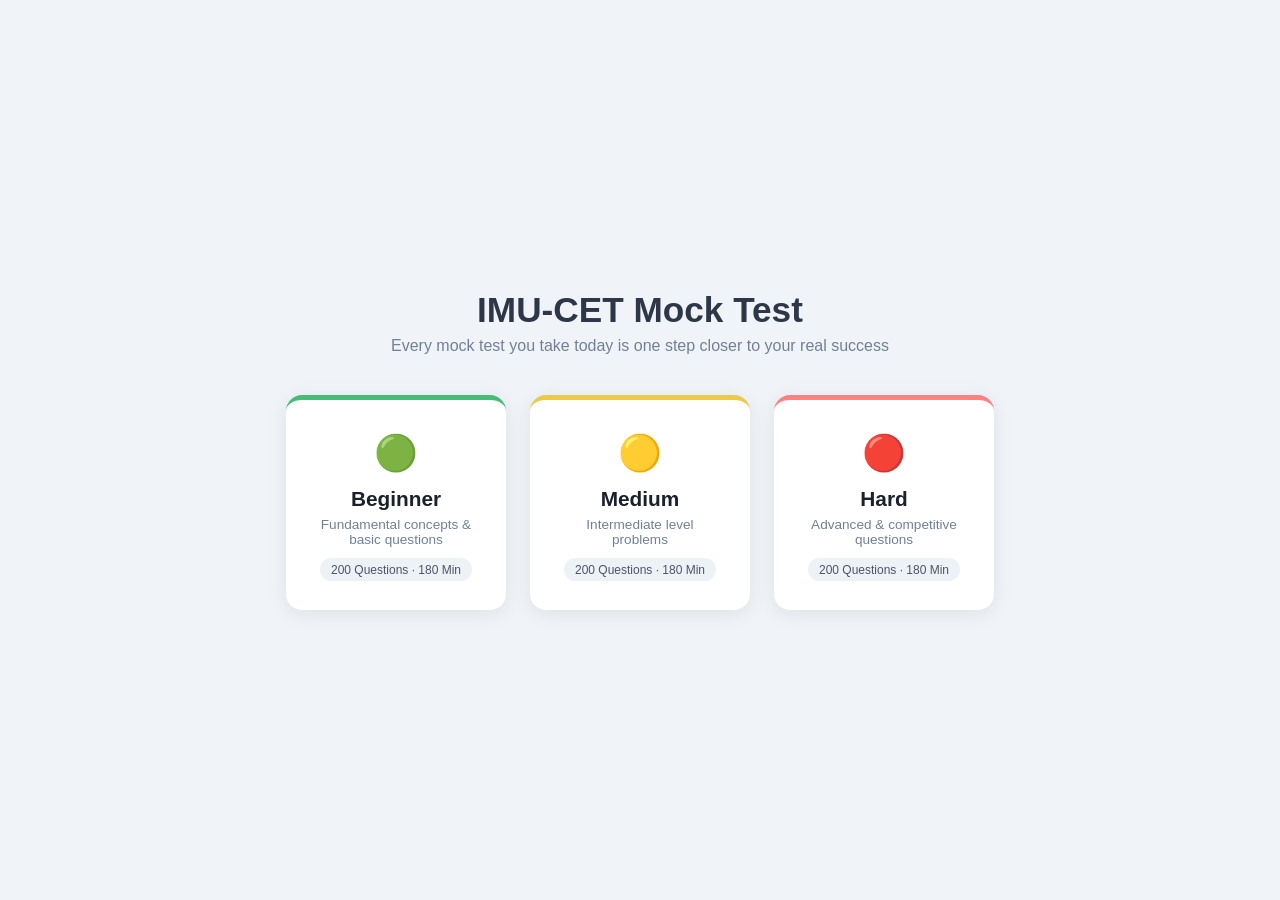
==== index.html @ f3a0a317 "Initial commit: IMU-CET Mock Test with 200 questions per level" ====
<!DOCTYPE html>
<html lang="en">
<head>
  <meta charset="UTF-8" />
  <meta name="viewport" content="width=device-width, initial-scale=1.0"/>
  <title>IMU-CET Mock Test</title>
  <link rel="stylesheet" href="style.css" />
</head>
<body>

  <!-- HOME -->
  <section id="home">
    <div class="home-header">
      <h1>IMU-CET Mock Test</h1>
      <p>Every mock test you take today is one step closer to your real success</p>
    </div>
    <div class="cards">
      <div class="card beginner" onclick="startQuiz('beginner')">
        <div class="card-icon">🟢</div>
        <h2>Beginner</h2>
        <p>Fundamental concepts &amp; basic questions</p>
        <span class="card-meta">200 Questions · 180 Min</span>
      </div>
      <div class="card medium" onclick="startQuiz('medium')">
        <div class="card-icon">🟡</div>
        <h2>Medium</h2>
        <p>Intermediate level problems</p>
        <span class="card-meta">200 Questions · 180 Min</span>
      </div>
      <div class="card hard" onclick="startQuiz('hard')">
        <div class="card-icon">🔴</div>
        <h2>Hard</h2>
        <p>Advanced &amp; competitive questions</p>
        <span class="card-meta">200 Questions · 180 Min</span>
      </div>
    </div>
  </section>

  <!-- QUIZ -->
  <section id="quiz" class="hidden">
    <div class="quiz-header">
      <button class="btn-back-home" onclick="confirmGoHome()">🏠 Home</button>
      <div class="quiz-title" id="quizTitle"></div>
      <div class="timer" id="timer">180:00</div>
    </div>
    <div class="quiz-layout">
      <!-- Question Panel -->
      <div class="quiz-body">
        <div class="progress-bar-wrap">
          <div class="progress-bar" id="progressBar"></div>
        </div>
        <div class="question-meta" id="questionMeta"></div>
        <div class="question-text" id="questionText"></div>
        <div class="options" id="options"></div>
        <div class="nav-buttons">
          <button onclick="prevQuestion()" id="btnPrev">← Previous</button>
          <button onclick="nextQuestion()" id="btnNext">Next →</button>
          <button onclick="confirmSubmit()" id="btnSubmit" class="btn-submit" disabled>Submit Test</button>
        </div>
      </div>
      <!-- Question Palette -->
      <div class="palette-panel">
        <div class="palette-legend">
          <span class="leg leg-correct"></span> Correct
          <span class="leg leg-wrong"></span> Wrong
        </div>
        <div class="palette-grid" id="paletteGrid"></div>
      </div>
    </div>
  </section>

  <!-- RESULT -->
  <section id="result" class="hidden">
    <div class="result-card">
      <h2>Test Completed 🎉</h2>
      <div class="result-grid">
        <div class="stat"><span id="rTotal"></span><label>Total</label></div>
        <div class="stat"><span id="rAttempted"></span><label>Attempted</label></div>
        <div class="stat correct"><span id="rCorrect"></span><label>Correct</label></div>
        <div class="stat wrong"><span id="rWrong"></span><label>Wrong</label></div>
        <div class="stat score"><span id="rScore"></span><label>Score</label></div>
        <div class="stat percent"><span id="rPercent"></span><label>Percentage</label></div>
      </div>
      <button onclick="goHome()" class="btn-home">Back to Home</button>
    </div>
  </section>

  <script src="script.js"></script>
</body>
</html>
---- style.css ----
*, *::before, *::after { box-sizing: border-box; margin: 0; padding: 0; }

body {
  font-family: 'Segoe UI', sans-serif;
  background: #f0f4f8;
  min-height: 100vh;
  color: #1a202c;
}

.hidden { display: none !important; }

/* ── HOME ── */
#home {
  display: flex;
  flex-direction: column;
  align-items: center;
  justify-content: center;
  min-height: 100vh;
  padding: 2rem 1rem;
}

.home-header { text-align: center; margin-bottom: 2.5rem; }
.home-header h1 { font-size: 2.2rem; color: #2d3748; }
.home-header p  { color: #718096; margin-top: .4rem; }

.cards {
  display: flex;
  gap: 1.5rem;
  flex-wrap: wrap;
  justify-content: center;
}

.card {
  background: #fff;
  border-radius: 16px;
  padding: 2rem 1.8rem;
  width: 220px;
  text-align: center;
  cursor: pointer;
  box-shadow: 0 4px 20px rgba(0,0,0,.08);
  transition: transform .2s, box-shadow .2s;
  border-top: 5px solid transparent;
}
.card:hover { transform: translateY(-6px); box-shadow: 0 10px 30px rgba(0,0,0,.14); }
.card.beginner { border-color: #48bb78; }
.card.medium   { border-color: #ecc94b; }
.card.hard     { border-color: #fc8181; }

.card-icon { font-size: 2.2rem; margin-bottom: .8rem; }
.card h2   { font-size: 1.3rem; margin-bottom: .4rem; }
.card p    { font-size: .85rem; color: #718096; margin-bottom: .8rem; }
.card-meta { font-size: .75rem; background: #edf2f7; padding: .3rem .7rem; border-radius: 20px; color: #4a5568; }

/* ── QUIZ ── */
#quiz {
  min-height: 100vh;
  display: flex;
  flex-direction: column;
}

.quiz-header {
  background: #2d3748;
  color: #fff;
  display: flex;
  justify-content: space-between;
  align-items: center;
  padding: .9rem 1.5rem;
  position: sticky;
  top: 0;
  z-index: 10;
  gap: .8rem;
}
.btn-back-home {
  background: #4a5568;
  color: #fff;
  border: none;
  padding: .4rem .9rem;
  border-radius: 8px;
  font-size: .85rem;
  font-weight: 600;
  cursor: pointer;
  white-space: nowrap;
  transition: background .2s;
}
.btn-back-home:hover { background: #718096; }
.quiz-title { font-size: 1rem; font-weight: 600; }

.timer {
  background: #e53e3e;
  padding: .35rem .9rem;
  border-radius: 8px;
  font-weight: 700;
  font-size: 1rem;
  letter-spacing: 1px;
  min-width: 72px;
  text-align: center;
  transition: background .3s;
}
.timer.warning { background: #dd6b20; }

/* Two-column layout: question left, palette right */
.quiz-layout {
  display: flex;
  gap: 1.2rem;
  max-width: 1100px;
  width: 100%;
  margin: 1.5rem auto;
  padding: 0 1rem 2rem;
  flex: 1;
  align-items: flex-start;
}

.quiz-body {
  flex: 1;
  min-width: 0;
}

.progress-bar-wrap {
  background: #e2e8f0;
  border-radius: 8px;
  height: 8px;
  margin-bottom: 1.2rem;
  overflow: hidden;
}
.progress-bar {
  height: 100%;
  background: linear-gradient(90deg, #4299e1, #667eea);
  border-radius: 8px;
  transition: width .3s;
}

.question-meta {
  font-size: .85rem;
  color: #718096;
  margin-bottom: .6rem;
}

.question-text {
  font-size: 1.1rem;
  font-weight: 600;
  background: #fff;
  padding: 1.2rem 1.4rem;
  border-radius: 12px;
  box-shadow: 0 2px 10px rgba(0,0,0,.06);
  margin-bottom: 1.2rem;
  line-height: 1.6;
}

.options { display: flex; flex-direction: column; gap: .7rem; margin-bottom: 1.8rem; }

.option {
  display: flex;
  align-items: center;
  gap: .9rem;
  background: #fff;
  border: 2px solid #e2e8f0;
  border-radius: 10px;
  padding: .85rem 1.1rem;
  cursor: pointer;
  transition: border-color .15s, background .15s;
  font-size: .97rem;
}
.option:hover { border-color: #4299e1; background: #ebf8ff; }
.option.selected { border-color: #4299e1; background: #ebf8ff; }
.option.correct { border-color: #38a169 !important; background: #f0fff4 !important; color: #22543d; font-weight: 600; }
.option.wrong   { border-color: #e53e3e !important; background: #fff5f5 !important; color: #742a2a; font-weight: 600; }
.option input[type="radio"] { accent-color: #4299e1; width: 17px; height: 17px; flex-shrink: 0; }

.nav-buttons {
  display: flex;
  gap: .8rem;
  flex-wrap: wrap;
}
.nav-buttons button {
  padding: .65rem 1.4rem;
  border: none;
  border-radius: 8px;
  font-size: .95rem;
  cursor: pointer;
  font-weight: 600;
  transition: opacity .2s, transform .1s;
}
.nav-buttons button:active { transform: scale(.97); }
#btnPrev    { background: #e2e8f0; color: #4a5568; }
#btnNext    { background: #4299e1; color: #fff; }
.btn-submit { background: #48bb78; color: #fff; margin-left: auto; }
.btn-submit:disabled { background: #a0aec0; cursor: not-allowed; }

/* ── PALETTE PANEL ── */
.palette-panel {
  width: 260px;
  flex-shrink: 0;
  background: #fff;
  border-radius: 14px;
  box-shadow: 0 2px 12px rgba(0,0,0,.08);
  padding: 1rem;
  position: sticky;
  top: 70px;
  max-height: calc(100vh - 90px);
  overflow-y: auto;
}

.palette-legend {
  display: flex;
  align-items: center;
  gap: .5rem;
  font-size: .75rem;
  color: #4a5568;
  margin-bottom: .9rem;
  flex-wrap: wrap;
  row-gap: .4rem;
}
.leg {
  display: inline-block;
  width: 14px;
  height: 14px;
  border-radius: 3px;
  margin-left: .3rem;
}
.leg-correct { background: #48bb78; }
.leg-wrong   { background: #fc8181; }

.palette-grid {
  display: grid;
  grid-template-columns: repeat(10, 1fr);
  gap: 4px;
}

.pal-btn {
  width: 100%;
  aspect-ratio: 1;
  border: none;
  border-radius: 4px;
  font-size: .6rem;
  font-weight: 700;
  cursor: pointer;
  background: #e2e8f0;
  color: #4a5568;
  transition: transform .1s;
  line-height: 1;
}
.pal-btn:hover      { transform: scale(1.15); }
.pal-btn.pal-active { outline: 2px solid #2d3748; outline-offset: 1px; }
.pal-btn.pal-correct { background: #48bb78; color: #fff; }
.pal-btn.pal-wrong   { background: #fc8181; color: #fff; }

/* ── RESULT ── */
#result {
  display: flex;
  align-items: center;
  justify-content: center;
  min-height: 100vh;
  padding: 1.5rem;
}

.result-card {
  background: #fff;
  border-radius: 16px;
  padding: 2.5rem 2rem;
  max-width: 500px;
  width: 100%;
  box-shadow: 0 8px 30px rgba(0,0,0,.1);
  text-align: center;
}
.result-card h2 { font-size: 1.6rem; margin-bottom: 1.8rem; color: #2d3748; }

.result-grid {
  display: grid;
  grid-template-columns: 1fr 1fr 1fr;
  gap: 1rem;
  margin-bottom: 2rem;
}
.stat {
  background: #f7fafc;
  border-radius: 10px;
  padding: 1rem .5rem;
}
.stat span  { display: block; font-size: 1.7rem; font-weight: 700; color: #2d3748; }
.stat label { font-size: .75rem; color: #718096; margin-top: .2rem; display: block; }
.stat.correct span { color: #38a169; }
.stat.wrong span   { color: #e53e3e; }
.stat.score span, .stat.percent span { color: #4299e1; }

.btn-home {
  background: #4299e1;
  color: #fff;
  border: none;
  padding: .75rem 2rem;
  border-radius: 8px;
  font-size: 1rem;
  font-weight: 600;
  cursor: pointer;
  transition: background .2s;
}
.btn-home:hover { background: #3182ce; }

/* ── RESPONSIVE ── */
@media (max-width: 768px) {
  .quiz-layout { flex-direction: column; }
  .palette-panel { width: 100%; position: static; max-height: none; }
  .palette-grid { grid-template-columns: repeat(10, 1fr); }
}
@media (max-width: 520px) {
  .home-header h1 { font-size: 1.6rem; }
  .card { width: 100%; max-width: 320px; }
  .nav-buttons { justify-content: space-between; }
  .btn-submit { margin-left: 0; width: 100%; }
  .palette-grid { grid-template-columns: repeat(8, 1fr); }
}
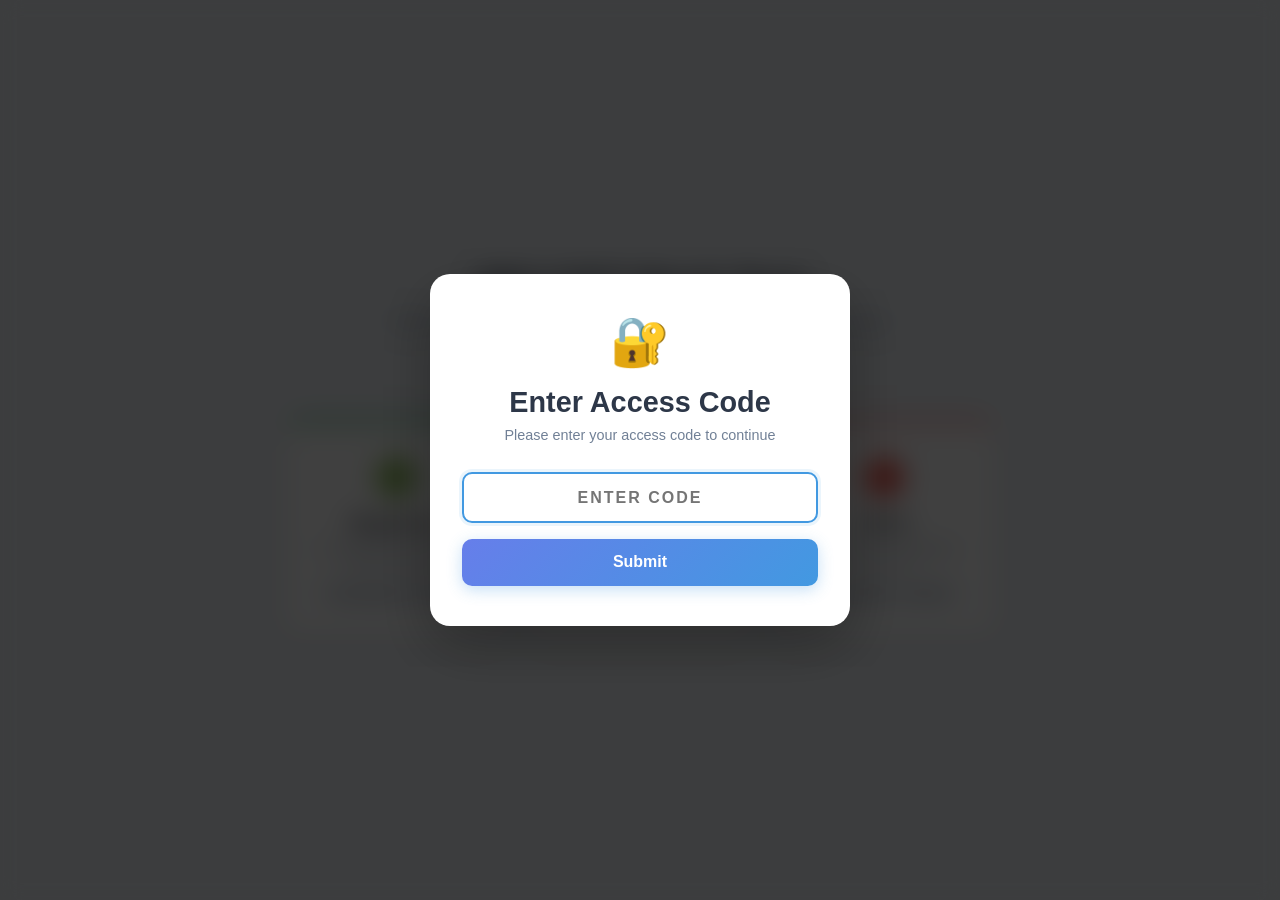
==== commit d98ae023: "Complete IMU-CET Mock Test Application with Access Code System" ====
--- a/index.html
+++ b/index.html
@@ -8,11 +8,24 @@
 </head>
 <body>
 
+  <!-- ACCESS CODE MODAL -->
+  <div id="accessModal" class="modal-overlay">
+    <div class="modal-box">
+      <div class="modal-icon">🔐</div>
+      <h2>Enter Access Code</h2>
+      <p class="modal-subtitle">Please enter your access code to continue</p>
+      <input type="text" id="accessCodeInput" placeholder="Enter code" maxlength="15" autocomplete="off" />
+      <button id="submitCodeBtn" class="modal-btn">Submit</button>
+      <p id="errorMsg" class="error-msg hidden">Invalid Code. Please try again.</p>
+    </div>
+  </div>
+
   <!-- HOME -->
-  <section id="home">
+  <section id="home" class="blurred">
     <div class="home-header">
       <h1>IMU-CET Mock Test</h1>
       <p>Every mock test you take today is one step closer to your real success</p>
+      <button class="reset-access-btn" onclick="resetAccess()" title="Reset Access">🔄 Reset Access</button>
     </div>
     <div class="cards">
       <div class="card beginner" onclick="startQuiz('beginner')">
--- a/style.css
+++ b/style.css
@@ -9,6 +9,171 @@
 
 .hidden { display: none !important; }
 
+/* ── ACCESS CODE MODAL ── */
+.modal-overlay {
+  position: fixed;
+  top: 0;
+  left: 0;
+  width: 100%;
+  height: 100%;
+  background: rgba(0, 0, 0, 0.75);
+  backdrop-filter: blur(10px);
+  display: flex;
+  align-items: center;
+  justify-content: center;
+  z-index: 9999;
+  padding: 1rem;
+  animation: fadeIn 0.3s ease-out;
+}
+
+@keyframes fadeIn {
+  from { opacity: 0; }
+  to { opacity: 1; }
+}
+
+.modal-box {
+  background: #fff;
+  border-radius: 20px;
+  padding: 2.5rem 2rem;
+  max-width: 420px;
+  width: 100%;
+  box-shadow: 0 20px 60px rgba(0, 0, 0, 0.3);
+  text-align: center;
+  animation: slideUp 0.4s ease-out;
+  position: relative;
+}
+
+@keyframes slideUp {
+  from {
+    opacity: 0;
+    transform: translateY(30px);
+  }
+  to {
+    opacity: 1;
+    transform: translateY(0);
+  }
+}
+
+.modal-icon {
+  font-size: 3rem;
+  margin-bottom: 1rem;
+  animation: bounce 0.6s ease-out;
+}
+
+@keyframes bounce {
+  0%, 100% { transform: translateY(0); }
+  50% { transform: translateY(-10px); }
+}
+
+.modal-box h2 {
+  font-size: 1.8rem;
+  color: #2d3748;
+  margin-bottom: 0.5rem;
+}
+
+.modal-subtitle {
+  font-size: 0.9rem;
+  color: #718096;
+  margin-bottom: 1.8rem;
+}
+
+#accessCodeInput {
+  width: 100%;
+  padding: 0.9rem 1.2rem;
+  border: 2px solid #e2e8f0;
+  border-radius: 10px;
+  font-size: 1rem;
+  text-align: center;
+  font-weight: 600;
+  letter-spacing: 2px;
+  text-transform: uppercase;
+  transition: all 0.2s;
+  margin-bottom: 1rem;
+}
+
+#accessCodeInput:focus {
+  outline: none;
+  border-color: #4299e1;
+  box-shadow: 0 0 0 3px rgba(66, 153, 225, 0.1);
+}
+
+#accessCodeInput.shake {
+  animation: shake 0.4s;
+}
+
+@keyframes shake {
+  0%, 100% { transform: translateX(0); }
+  25% { transform: translateX(-10px); }
+  75% { transform: translateX(10px); }
+}
+
+.modal-btn {
+  width: 100%;
+  padding: 0.9rem;
+  background: linear-gradient(135deg, #667eea 0%, #4299e1 100%);
+  color: #fff;
+  border: none;
+  border-radius: 10px;
+  font-size: 1rem;
+  font-weight: 600;
+  cursor: pointer;
+  transition: all 0.2s;
+  box-shadow: 0 4px 15px rgba(66, 153, 225, 0.3);
+}
+
+.modal-btn:hover {
+  transform: translateY(-2px);
+  box-shadow: 0 6px 20px rgba(66, 153, 225, 0.4);
+}
+
+.modal-btn:active {
+  transform: translateY(0);
+}
+
+.error-msg {
+  color: #e53e3e;
+  font-size: 0.85rem;
+  margin-top: 0.8rem;
+  font-weight: 600;
+  animation: fadeIn 0.3s;
+}
+
+.success-message {
+  position: absolute;
+  top: 50%;
+  left: 50%;
+  transform: translate(-50%, -50%);
+  background: #48bb78;
+  color: white;
+  padding: 1rem 2rem;
+  border-radius: 10px;
+  font-weight: 600;
+  font-size: 1.1rem;
+  box-shadow: 0 10px 30px rgba(72, 187, 120, 0.4);
+  animation: successPop 0.5s ease-out;
+  z-index: 10;
+}
+
+@keyframes successPop {
+  0% {
+    opacity: 0;
+    transform: translate(-50%, -50%) scale(0.5);
+  }
+  50% {
+    transform: translate(-50%, -50%) scale(1.1);
+  }
+  100% {
+    opacity: 1;
+    transform: translate(-50%, -50%) scale(1);
+  }
+}
+
+.blurred {
+  filter: blur(10px);
+  pointer-events: none;
+  user-select: none;
+}
+
 /* ── HOME ── */
 #home {
   display: flex;
@@ -22,6 +187,24 @@
 .home-header { text-align: center; margin-bottom: 2.5rem; }
 .home-header h1 { font-size: 2.2rem; color: #2d3748; }
 .home-header p  { color: #718096; margin-top: .4rem; }
+
+.reset-access-btn {
+  margin-top: 1rem;
+  padding: 0.5rem 1rem;
+  background: #e2e8f0;
+  color: #4a5568;
+  border: none;
+  border-radius: 8px;
+  font-size: 0.85rem;
+  font-weight: 600;
+  cursor: pointer;
+  transition: all 0.2s;
+}
+
+.reset-access-btn:hover {
+  background: #cbd5e0;
+  transform: translateY(-2px);
+}
 
 .cards {
   display: flex;
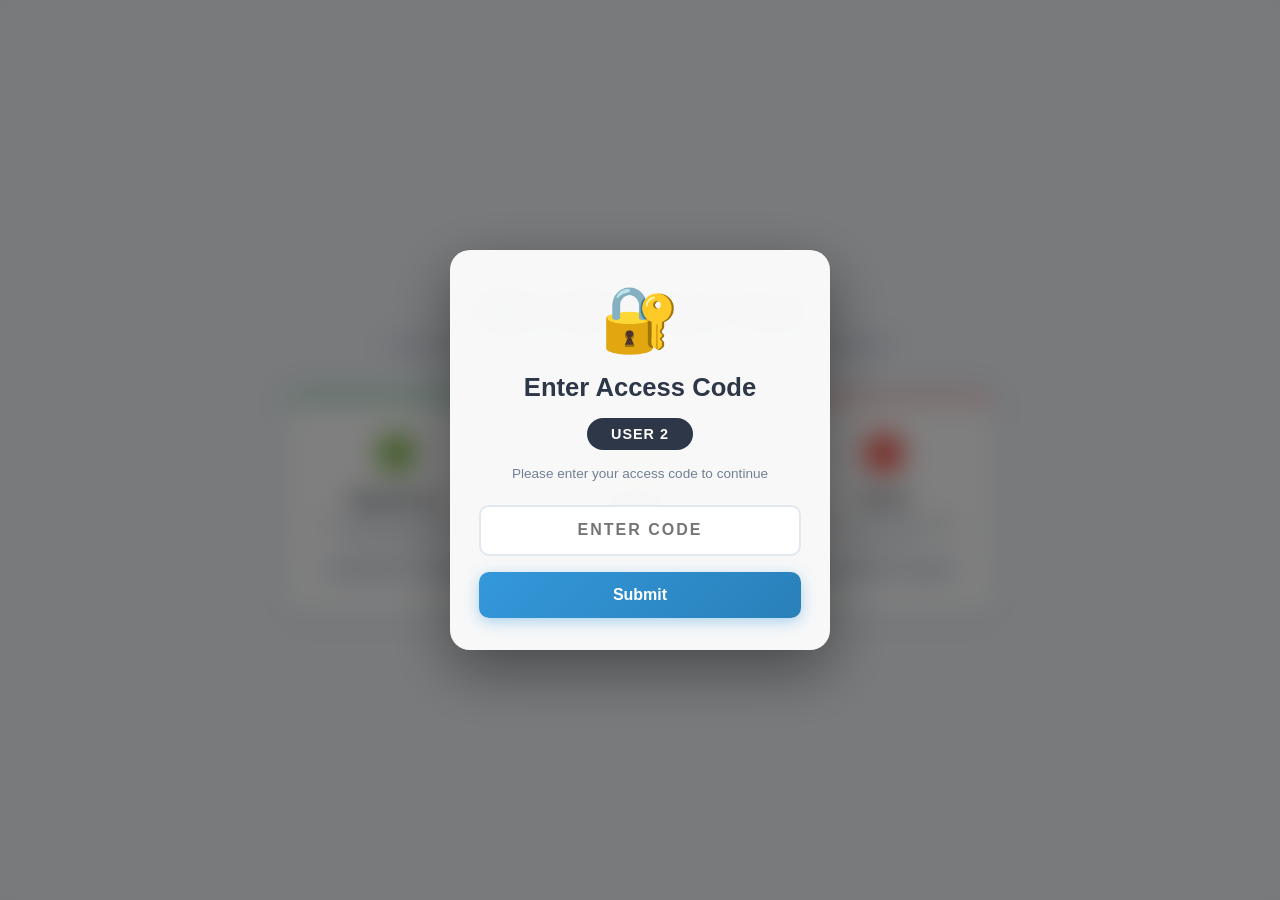
==== commit 9e4b6367: "Add 3-user access code system with 1-minute cooldown loop" ====
--- a/index.html
+++ b/index.html
@@ -8,15 +8,16 @@
 </head>
 <body>
 
-  <!-- ACCESS CODE MODAL -->
+  <!-- ACCESS MODAL -->
   <div id="accessModal" class="modal-overlay">
-    <div class="modal-box">
-      <div class="modal-icon">🔐</div>
+    <div class="access-box">
+      <div class="icon">🔐</div>
       <h2>Enter Access Code</h2>
-      <p class="modal-subtitle">Please enter your access code to continue</p>
-      <input type="text" id="accessCodeInput" placeholder="Enter code" maxlength="15" autocomplete="off" />
-      <button id="submitCodeBtn" class="modal-btn">Submit</button>
-      <p id="errorMsg" class="error-msg hidden">Invalid Code. Please try again.</p>
+      <div class="user-badge" id="userNumber">USER 1</div>
+      <p>Please enter your access code to continue</p>
+      <input type="text" id="accessCode" placeholder="ENTER CODE" maxlength="7">
+      <button onclick="verifyCode()">Submit</button>
+      <div class="error" id="error"></div>
     </div>
   </div>
 
@@ -25,7 +26,6 @@
     <div class="home-header">
       <h1>IMU-CET Mock Test</h1>
       <p>Every mock test you take today is one step closer to your real success</p>
-      <button class="reset-access-btn" onclick="resetAccess()" title="Reset Access">🔄 Reset Access</button>
     </div>
     <div class="cards">
       <div class="card beginner" onclick="startQuiz('beginner')">
@@ -98,6 +98,7 @@
     </div>
   </section>
 
+  <script src="access-verify.js"></script>
   <script src="script.js"></script>
 </body>
 </html>
--- a/style.css
+++ b/style.css
@@ -16,19 +16,115 @@
   left: 0;
   width: 100%;
   height: 100%;
-  background: rgba(0, 0, 0, 0.75);
+  background: rgba(0, 0, 0, 0.5);
   backdrop-filter: blur(10px);
   display: flex;
   align-items: center;
   justify-content: center;
   z-index: 9999;
   padding: 1rem;
-  animation: fadeIn 0.3s ease-out;
-}
-
-@keyframes fadeIn {
-  from { opacity: 0; }
-  to { opacity: 1; }
+}
+
+.access-box {
+  background: rgba(255, 255, 255, 0.95);
+  border-radius: 20px;
+  padding: 2rem 1.8rem;
+  max-width: 380px;
+  width: 100%;
+  box-shadow: 0 20px 60px rgba(0, 0, 0, 0.4);
+  text-align: center;
+  animation: modalSlideIn 0.3s ease-out;
+}
+
+@keyframes modalSlideIn {
+  from {
+    opacity: 0;
+    transform: translateY(-30px);
+  }
+  to {
+    opacity: 1;
+    transform: translateY(0);
+  }
+}
+
+.access-box .icon {
+  font-size: 4rem;
+  margin-bottom: 1rem;
+}
+
+.access-box h2 {
+  font-size: 1.6rem;
+  color: #2d3748;
+  margin-bottom: 1rem;
+  font-weight: 600;
+}
+
+.access-box .user-badge {
+  display: inline-block;
+  background: #2d3748;
+  color: white;
+  padding: 0.5rem 1.5rem;
+  border-radius: 20px;
+  font-size: 0.9rem;
+  font-weight: 700;
+  margin-bottom: 1rem;
+  letter-spacing: 1px;
+}
+
+.access-box p {
+  font-size: 0.85rem;
+  color: #718096;
+  margin-bottom: 1.5rem;
+}
+
+.access-box input {
+  width: 100%;
+  padding: 0.9rem;
+  border: 2px solid #e2e8f0;
+  border-radius: 10px;
+  font-size: 1rem;
+  text-align: center;
+  font-weight: 600;
+  letter-spacing: 2px;
+  text-transform: uppercase;
+  transition: border-color 0.2s;
+  margin-bottom: 1rem;
+}
+
+.access-box input:focus {
+  outline: none;
+  border-color: #4299e1;
+}
+
+.access-box button {
+  width: 100%;
+  padding: 0.9rem;
+  background: linear-gradient(135deg, #3498db 0%, #2980b9 100%);
+  color: #fff;
+  border: none;
+  border-radius: 10px;
+  font-size: 1rem;
+  font-weight: 600;
+  cursor: pointer;
+  transition: transform 0.2s, box-shadow 0.2s;
+  box-shadow: 0 4px 15px rgba(52, 152, 219, 0.4);
+}
+
+.access-box button:hover {
+  transform: translateY(-2px);
+  box-shadow: 0 6px 20px rgba(52, 152, 219, 0.5);
+}
+
+.access-box button:active {
+  transform: translateY(0);
+}
+
+.access-box .error {
+  color: #e53e3e;
+  font-size: 0.85rem;
+  margin-top: 0.8rem;
+  font-weight: 600;
+  display: none;
 }
 
 .modal-box {
@@ -39,30 +135,7 @@
   width: 100%;
   box-shadow: 0 20px 60px rgba(0, 0, 0, 0.3);
   text-align: center;
-  animation: slideUp 0.4s ease-out;
-  position: relative;
-}
-
-@keyframes slideUp {
-  from {
-    opacity: 0;
-    transform: translateY(30px);
-  }
-  to {
-    opacity: 1;
-    transform: translateY(0);
-  }
-}
-
-.modal-icon {
-  font-size: 3rem;
-  margin-bottom: 1rem;
-  animation: bounce 0.6s ease-out;
-}
-
-@keyframes bounce {
-  0%, 100% { transform: translateY(0); }
-  50% { transform: translateY(-10px); }
+  animation: modalSlideIn 0.3s ease-out;
 }
 
 .modal-box h2 {
@@ -74,68 +147,74 @@
 .modal-subtitle {
   font-size: 0.9rem;
   color: #718096;
-  margin-bottom: 1.8rem;
-}
-
-#accessCodeInput {
-  width: 100%;
-  padding: 0.9rem 1.2rem;
-  border: 2px solid #e2e8f0;
-  border-radius: 10px;
-  font-size: 1rem;
-  text-align: center;
-  font-weight: 600;
-  letter-spacing: 2px;
-  text-transform: uppercase;
-  transition: all 0.2s;
-  margin-bottom: 1rem;
-}
-
-#accessCodeInput:focus {
-  outline: none;
-  border-color: #4299e1;
-  box-shadow: 0 0 0 3px rgba(66, 153, 225, 0.1);
-}
-
-#accessCodeInput.shake {
-  animation: shake 0.4s;
-}
-
-@keyframes shake {
-  0%, 100% { transform: translateX(0); }
-  25% { transform: translateX(-10px); }
-  75% { transform: translateX(10px); }
-}
-
-.modal-btn {
-  width: 100%;
-  padding: 0.9rem;
-  background: linear-gradient(135deg, #667eea 0%, #4299e1 100%);
-  color: #fff;
-  border: none;
-  border-radius: 10px;
-  font-size: 1rem;
-  font-weight: 600;
-  cursor: pointer;
-  transition: all 0.2s;
-  box-shadow: 0 4px 15px rgba(66, 153, 225, 0.3);
-}
-
-.modal-btn:hover {
-  transform: translateY(-2px);
-  box-shadow: 0 6px 20px rgba(66, 153, 225, 0.4);
-}
-
-.modal-btn:active {
-  transform: translateY(0);
-}
-
-.error-msg {
+  margin-bottom: 1rem;
+}
+
+.modal-icon {
+  font-size: 3rem;
+  margin-bottom: 1rem;
+  animation: bounce 0.6s ease-out;
+}
+
+@keyframes bounce {
+  0%, 100% { transform: translateY(0); }
+  50% { transform: translateY(-10px); }
+}
+
+.user-number {
+  font-size: 0.9rem;
+  font-weight: 700;
+  color: #4299e1;
+  background: #ebf8ff;
+  padding: 0.5rem 1rem;
+  border-radius: 8px;
+  margin-bottom: 1.2rem;
+  display: inline-block;
+}
+
+/* Cooldown Message Styles */
+.cooldown-icon {
+  font-size: 4rem;
+  margin-bottom: 1rem;
+  animation: pulse 1.5s ease-in-out infinite;
+}
+
+@keyframes pulse {
+  0%, 100% { transform: scale(1); opacity: 1; }
+  50% { transform: scale(1.1); opacity: 0.8; }
+}
+
+.cooldown-text {
+  font-size: 0.95rem;
+  color: #718096;
+  margin-bottom: 1.5rem;
+}
+
+.cooldown-timer-display {
+  display: flex;
+  align-items: center;
+  justify-content: center;
+  gap: 0.5rem;
+  margin-bottom: 1.5rem;
+}
+
+#cooldownTimer {
+  font-size: 3.5rem;
+  font-weight: 700;
   color: #e53e3e;
+  font-family: 'Courier New', monospace;
+}
+
+.cooldown-label {
+  font-size: 1.2rem;
+  color: #718096;
+  font-weight: 600;
+}
+
+.cooldown-info {
   font-size: 0.85rem;
-  margin-top: 0.8rem;
-  font-weight: 600;
-  animation: fadeIn 0.3s;
+  color: #a0aec0;
+  font-style: italic;
 }
 
 .success-message {
@@ -168,6 +247,66 @@
   }
 }
 
+#accessCodeInput.shake {
+  animation: shake 0.4s;
+}
+
+#accessCodeInput {
+  width: 100%;
+  padding: 0.9rem 1.2rem;
+  border: 2px solid #e2e8f0;
+  border-radius: 10px;
+  font-size: 1rem;
+  text-align: center;
+  font-weight: 600;
+  letter-spacing: 2px;
+  text-transform: uppercase;
+  transition: border-color 0.2s;
+  margin-bottom: 1rem;
+}
+
+#accessCodeInput:focus {
+  outline: none;
+  border-color: #4299e1;
+}
+
+.modal-btn {
+  width: 100%;
+  padding: 0.9rem;
+  background: linear-gradient(135deg, #667eea 0%, #4299e1 100%);
+  color: #fff;
+  border: none;
+  border-radius: 10px;
+  font-size: 1rem;
+  font-weight: 600;
+  cursor: pointer;
+  transition: transform 0.2s, box-shadow 0.2s;
+  box-shadow: 0 4px 15px rgba(66, 153, 225, 0.3);
+}
+
+.modal-btn:hover {
+  transform: translateY(-2px);
+  box-shadow: 0 6px 20px rgba(66, 153, 225, 0.4);
+}
+
+.modal-btn:active {
+  transform: translateY(0);
+}
+
+.error-msg {
+  color: #e53e3e;
+  font-size: 0.85rem;
+  margin-top: 0.8rem;
+  font-weight: 600;
+  animation: shake 0.4s;
+}
+
+@keyframes shake {
+  0%, 100% { transform: translateX(0); }
+  25% { transform: translateX(-10px); }
+  75% { transform: translateX(10px); }
+}
+
 .blurred {
   filter: blur(10px);
   pointer-events: none;
@@ -187,24 +326,6 @@
 .home-header { text-align: center; margin-bottom: 2.5rem; }
 .home-header h1 { font-size: 2.2rem; color: #2d3748; }
 .home-header p  { color: #718096; margin-top: .4rem; }
-
-.reset-access-btn {
-  margin-top: 1rem;
-  padding: 0.5rem 1rem;
-  background: #e2e8f0;
-  color: #4a5568;
-  border: none;
-  border-radius: 8px;
-  font-size: 0.85rem;
-  font-weight: 600;
-  cursor: pointer;
-  transition: all 0.2s;
-}
-
-.reset-access-btn:hover {
-  background: #cbd5e0;
-  transform: translateY(-2px);
-}
 
 .cards {
   display: flex;
